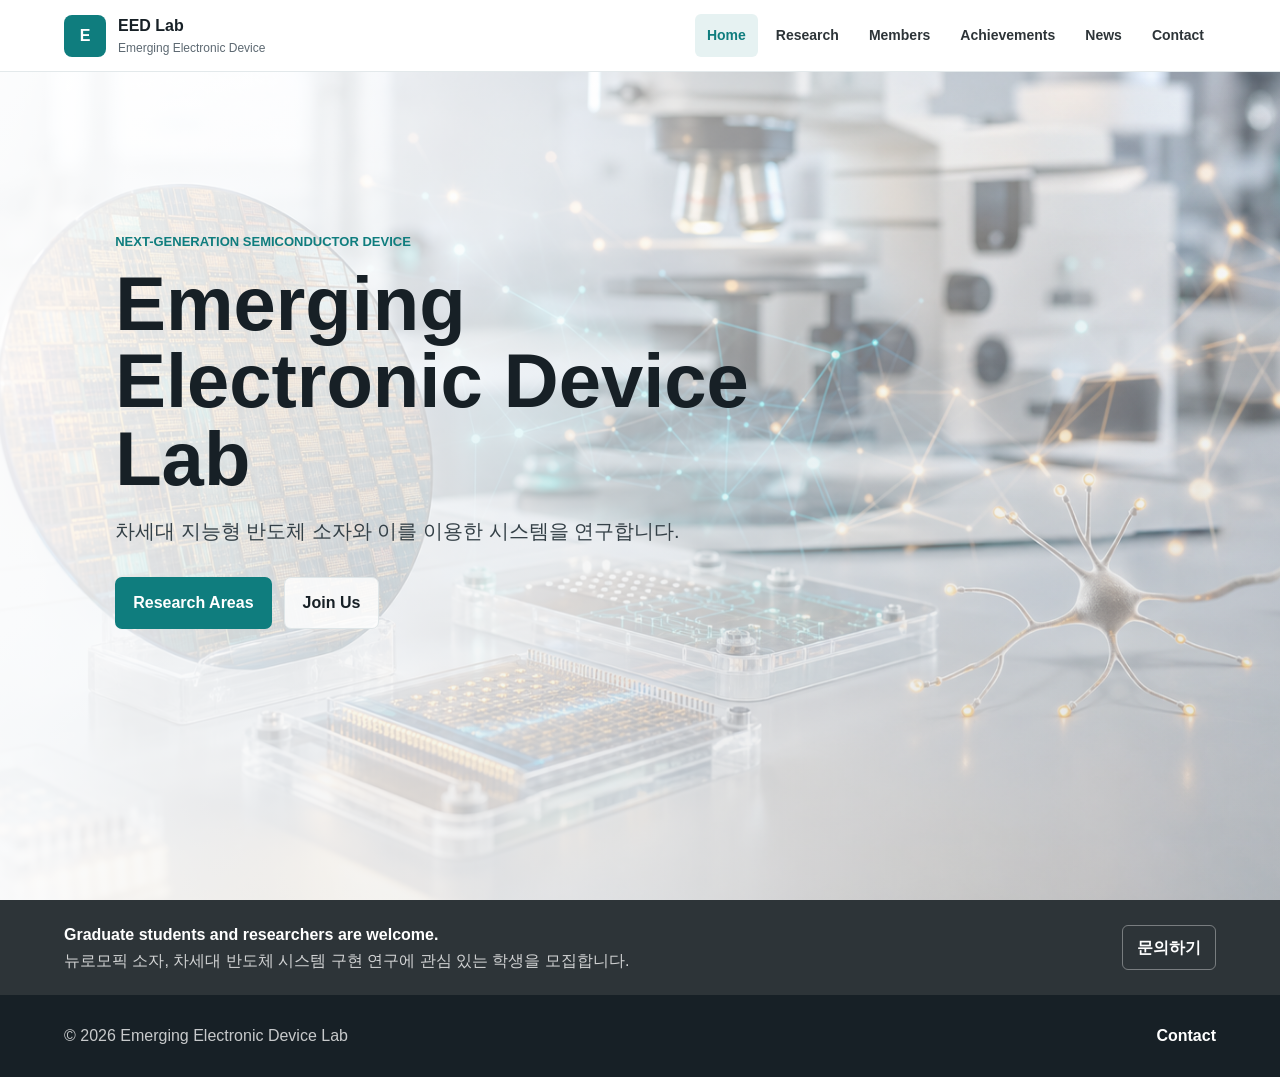
==== index.html @ c1bbfe7e "Add files via upload" ====
<!doctype html>
<html lang="ko">
  <head>
    
  <meta name="google-site-verification" content="lK5IEiSmkbEUi1me7Xni4tvurk3lL9ENbeGRTYwOmlw" />
<meta charset="utf-8" />
    <meta name="viewport" content="width=device-width, initial-scale=1" />
    <title>EED Lab | Emerging Electronic Device Lab</title>
    <meta
      name="description"
      content="Emerging Electronic Device, adaptive semiconductor systems, and intelligent sensors research laboratory."
    />
    <meta name="application-name" content="EED Lab" />
    <meta property="og:title" content="EED Lab | Emerging Electronic Device Lab" />
    <meta property="og:description" content="Emerging electronic devices, biomimetic systems, neuromorphic computing, and post-silicon electronics." />
    <link rel="stylesheet" href="styles.css" />
  </head>
  <body data-page="home">
    <header class="site-header">
      <a class="brand" href="index.html" aria-label="Go to home">
        <span class="brand-mark">E</span>
        <span>
          <strong data-lab-short>EED Lab</strong>
          <small data-lab-subtitle>Emerging Electronic Device</small>
        </span>
      </a>
      <button class="menu-button" type="button" aria-expanded="false" aria-controls="site-nav">
        <span></span>
        <span></span>
        <span></span>
      </button>
      <nav id="site-nav" class="site-nav" aria-label="Primary navigation">
        <a class="active" href="index.html">Home</a>
        <a href="research.html">Research</a>
        <div class="nav-dropdown">
          <a href="pi.html">Members</a>
          <div class="nav-submenu" aria-label="Members submenu">
            <a href="pi.html">PI</a>
            <a href="students.html">Students</a>
            <a href="alumni.html">Alumni</a>
          </div>
        </div>
        <a href="achievements.html">Achievements</a>
        <a href="news.html">News</a>
        <a href="contact.html">Contact</a>
      </nav>
    </header>

    <main>
      <section class="hero">
        <img src="assets/lab-hero.png" alt="Semiconductor laboratory hero image" />
        <div class="hero-overlay"></div>
        <div class="hero-content">
          <p class="eyebrow" data-home-eyebrow>Next-generation semiconductor systems</p>
          <h1 data-home-headline>Emerging Electronic Device Lab</h1>
          <p data-home-intro>
            생체 신경계에서 영감을 받은 소자, 지능형 센서, 적응형 반도체 시스템을 연구합니다.
          </p>
          <div class="hero-actions">
            <a class="button primary" href="research.html">Research Areas</a>
            <a class="button secondary" href="contact.html">Join Us</a>
          </div>
        </div>
      </section>

      <section class="notice-band" aria-label="Recruiting notice">
        <div>
          <strong data-home-notice-title>Graduate students and researchers are welcome.</strong>
          <span data-home-notice-text>뉴로모픽 소자, 반도체 공정, AI 하드웨어 연구에 관심 있는 학생을 모집합니다.</span>
        </div>
        <a href="contact.html">문의하기</a>
      </section>

    </main>

    <footer class="site-footer">
      <span data-footer>© 2026 Emerging Electronic Device Lab</span>
      <a href="contact.html">Contact</a>
    </footer>

    <script src="data.js"></script>
    <script src="script.js"></script>
  </body>
</html>
---- styles.css ----
:root {
  --ink: #172026;
  --muted: #5d6972;
  --line: #dfe6e8;
  --surface: #ffffff;
  --soft: #f4f7f8;
  --teal: #0f7d7e;
  --amber: #d89a25;
  --graphite: #2d3438;
  --shadow: 0 18px 50px rgba(23, 32, 38, 0.12);
}

* {
  box-sizing: border-box;
}

body {
  margin: 0;
  color: var(--ink);
  background: var(--surface);
  font-family: Arial, "Noto Sans KR", sans-serif;
  line-height: 1.6;
  word-break: keep-all;
  overflow-wrap: break-word;
}

a {
  color: inherit;
  text-decoration: none;
}

.site-header {
  position: sticky;
  top: 0;
  z-index: 20;
  display: flex;
  align-items: center;
  justify-content: space-between;
  min-height: 72px;
  padding: 0 5vw;
  background: rgba(255, 255, 255, 0.94);
  border-bottom: 1px solid rgba(223, 230, 232, 0.86);
  backdrop-filter: blur(14px);
}

.brand {
  display: inline-flex;
  align-items: center;
  gap: 12px;
  min-width: 0;
}

.brand-mark {
  display: grid;
  place-items: center;
  width: 42px;
  height: 42px;
  color: #fff;
  background: var(--teal);
  border-radius: 8px;
  font-weight: 800;
}

.brand strong,
.brand small {
  display: block;
}

.brand small {
  color: var(--muted);
  font-size: 12px;
}

.site-nav {
  display: flex;
  align-items: center;
  gap: 6px;
}

.nav-dropdown {
  position: relative;
}

.nav-dropdown > a {
  display: inline-flex;
}

.nav-submenu {
  position: absolute;
  top: 100%;
  left: 0;
  z-index: 20;
  display: none;
  min-width: 150px;
  margin-top: 0;
  padding: 8px;
  background: #fff;
  border: 1px solid var(--line);
  border-radius: 8px;
  box-shadow: var(--shadow);
}

.nav-submenu a {
  display: block;
  padding: 10px 12px;
  white-space: nowrap;
}

.nav-submenu a:hover,
.nav-submenu a:focus {
  color: var(--teal);
  background: var(--soft);
}

.nav-dropdown:hover .nav-submenu,
.nav-dropdown:focus-within .nav-submenu {
  display: block;
}

.site-nav a {
  padding: 10px 12px;
  border-radius: 6px;
  color: var(--graphite);
  font-size: 14px;
  font-weight: 700;
}

.site-nav a:hover {
  background: var(--soft);
  color: var(--teal);
}

.site-nav a.active {
  background: rgba(15, 125, 126, 0.1);
  color: var(--teal);
}

.menu-button {
  display: none;
  width: 42px;
  height: 42px;
  padding: 9px;
  border: 1px solid var(--line);
  border-radius: 6px;
  background: #fff;
}

.menu-button span {
  display: block;
  height: 2px;
  margin: 5px 0;
  background: var(--ink);
}

.hero {
  position: relative;
  min-height: calc(100vh - 72px);
  overflow: hidden;
}

.hero img {
  position: absolute;
  inset: 0;
  width: 100%;
  height: 100%;
  object-fit: cover;
}

.hero-overlay {
  position: absolute;
  inset: 0;
  background:
    linear-gradient(90deg, rgba(255, 255, 255, 0.92), rgba(255, 255, 255, 0.68) 44%, rgba(255, 255, 255, 0.18)),
    linear-gradient(0deg, rgba(23, 32, 38, 0.18), rgba(23, 32, 38, 0));
}

.hero-content {
  position: absolute;
  top: var(--hero-text-top, 84px);
  left: var(--hero-text-left, 5vw);
  z-index: 1;
  width: min(var(--hero-text-width, 720px), 90vw);
  padding: 0 0 80px;
}

.eyebrow {
  margin: 0 0 12px;
  color: var(--teal);
  font-size: 13px;
  font-weight: 800;
  letter-spacing: 0;
  text-transform: uppercase;
}

.hero .eyebrow {
  margin-top: var(--hero-eyebrow-top, 0);
  transform: translate(var(--hero-eyebrow-x, 0), var(--hero-eyebrow-y, 0));
}

.hero-content h1 {
  transform: translate(var(--hero-headline-x, 0), var(--hero-headline-y, 0));
}

h1,
h2,
h3,
p {
  margin-top: 0;
}

h1 {
  max-width: 680px;
  margin-bottom: 18px;
  font-size: clamp(42px, 7vw, var(--hero-headline-size, 76px));
  line-height: 1.02;
}

h2 {
  margin-bottom: 12px;
  font-size: clamp(30px, 4vw, 48px);
  line-height: 1.12;
}

h3 {
  margin-bottom: 8px;
  font-size: 19px;
  line-height: 1.25;
}

.hero-content > p:not(.eyebrow) {
  max-width: 620px;
  color: #344047;
  font-size: var(--hero-intro-size, 20px);
  transform: translate(var(--hero-intro-x, 0), var(--hero-intro-y, 0));
}

.page-hero {
  padding: 92px 5vw 66px;
  background:
    linear-gradient(90deg, rgba(255, 255, 255, 0.95), rgba(255, 255, 255, 0.8)),
    url("assets/lab-hero.png") center / cover;
  border-bottom: 1px solid var(--line);
}

.page-hero.muted-hero {
  background: var(--soft);
}

.page-hero h1 {
  max-width: 900px;
  margin-bottom: 14px;
  font-size: clamp(40px, 6vw, 68px);
}

.page-hero p:not(.eyebrow) {
  max-width: 760px;
  color: var(--muted);
  font-size: 19px;
}

.hero-actions {
  display: flex;
  flex-wrap: wrap;
  gap: 12px;
  margin-top: 30px;
  transform: translate(var(--hero-actions-x, 0), var(--hero-actions-y, 0));
}

.button {
  display: inline-flex;
  align-items: center;
  justify-content: center;
  min-height: 46px;
  padding: 12px 18px;
  border-radius: 7px;
  font-weight: 800;
}

.button.primary {
  color: #fff;
  background: var(--teal);
}

.button.secondary {
  color: var(--ink);
  background: rgba(255, 255, 255, 0.82);
  border: 1px solid var(--line);
}

.notice-band {
  display: flex;
  gap: 24px;
  align-items: center;
  justify-content: space-between;
  padding: 22px 5vw;
  color: #fff;
  background: var(--graphite);
}

.notice-band strong,
.notice-band span {
  display: block;
}

.notice-band span {
  color: rgba(255, 255, 255, 0.78);
}

.notice-band a {
  flex: 0 0 auto;
  padding: 9px 14px;
  border: 1px solid rgba(255, 255, 255, 0.36);
  border-radius: 6px;
  font-weight: 800;
}

.section {
  padding: 96px 5vw;
}

.section.muted {
  background: var(--soft);
}

.section-heading {
  max-width: 780px;
  margin-bottom: 38px;
}

.section-heading p:not(.eyebrow) {
  color: var(--muted);
  font-size: 18px;
}

.section-heading.compact {
  margin-bottom: 26px;
}

.research-grid,
.news-grid {
  display: grid;
  grid-template-columns: repeat(3, minmax(0, 1fr));
  gap: 18px;
}

.research-card,
.news-grid article,
.profile,
.timeline article,
.contact-card {
  background: #fff;
  border: 1px solid var(--line);
  border-radius: 8px;
  box-shadow: 0 8px 26px rgba(23, 32, 38, 0.06);
}

.research-card {
  display: flex;
  flex-direction: column;
  min-height: 680px;
  padding: 28px;
  overflow: visible;
}

.research-visual {
  position: relative;
  aspect-ratio: 16 / 9;
  margin: -4px 0 18px;
  overflow: hidden;
  background: #eef3f4;
  border: 1px solid #dbe9ea;
  border-radius: 8px;
}

.research-visual img {
  display: block;
  width: 100%;
  height: 100%;
  object-fit: cover;
}

.research-card:nth-child(1) .research-visual img {
  object-position: 36% 50%;
}

.research-card:nth-child(2) .research-visual img {
  object-position: 58% 48%;
}

.research-card:nth-child(3) .research-visual img {
  object-position: 76% 52%;
}

.research-visual-shade {
  position: absolute;
  inset: 0;
  background:
    linear-gradient(180deg, rgba(23, 32, 38, 0.04), rgba(23, 32, 38, 0.44)),
    linear-gradient(90deg, rgba(15, 125, 126, 0.28), rgba(216, 154, 37, 0.08));
}

.research-visual-label {
  position: absolute;
  right: 14px;
  bottom: 12px;
  max-width: calc(100% - 28px);
  padding: 6px 10px;
  color: #fff;
  background: rgba(23, 32, 38, 0.76);
  border: 1px solid rgba(255, 255, 255, 0.28);
  border-radius: 999px;
  font-size: 12px;
  font-weight: 900;
  backdrop-filter: blur(8px);
}

.research-card span {
  color: var(--amber);
  font-size: 14px;
  font-weight: 900;
}

.research-card h3 {
  margin-bottom: 10px;
}

.research-summary {
  margin-bottom: 18px;
  font-size: 16px;
}

.research-detail {
  margin: 0 0 10px;
  font-size: 14px;
}

.research-detail strong {
  color: var(--ink);
}

.research-points {
  display: grid;
  gap: 8px;
  margin: 10px 0 18px;
  padding-left: 18px;
  color: var(--muted);
  font-size: 14px;
}

.research-keywords {
  display: flex;
  flex-wrap: wrap;
  gap: 7px;
  margin-top: 12px;
}

.research-keywords span {
  padding: 5px 8px;
  color: var(--teal);
  background: #eaf5f5;
  border: 1px solid #cce3e4;
  border-radius: 999px;
  font-size: 12px;
}

.research-card p,
.profile p,
.timeline p,
.news-grid p,
.contact-copy p,
.contact-card span {
  color: var(--muted);
}

.people-layout {
  display: grid;
  grid-template-columns: minmax(260px, 0.8fr) 1.4fr;
  gap: 18px;
}

.profile {
  display: flex;
  gap: 24px;
  align-items: center;
  padding: 22px;
}

.profile.lead {
  align-items: flex-start;
  min-height: 230px;
}

.members-section {
  display: grid;
  gap: 28px;
}

.member-subsection {
  display: grid;
  gap: 16px;
}

.section-heading.compact {
  display: flex;
  gap: 14px;
  align-items: center;
  justify-content: space-between;
  margin-bottom: 0;
}

.section-heading.compact h2 {
  margin: 0;
}

.member-card-grid {
  display: grid;
  grid-template-columns: repeat(2, minmax(0, 1fr));
  gap: 14px;
}

.member-card {
  align-items: flex-start;
}

.member-photo-wrap {
  position: relative;
  display: grid;
  flex: 0 0 auto;
  place-items: center;
  width: 150px;
  height: 180px;
  overflow: hidden;
  background: var(--graphite);
  border-radius: 4px;
}

.member-photo {
  display: block;
  width: 100%;
  height: 100%;
  object-fit: cover;
}

.member-photo[hidden] {
  display: none;
}

.member-photo-wrap .avatar {
  width: 100%;
  height: 100%;
  border-radius: 0;
}

.empty-note {
  margin: 0;
  padding: 20px;
  color: var(--muted);
  background: #fff;
  border: 1px dashed var(--line);
  border-radius: 8px;
}

.custom-section {
  max-width: 980px;
  min-height: 120px;
  margin-right: auto;
  margin-left: auto;
  padding: 24px;
  background: #fff;
  border: 1px solid var(--line);
  border-radius: 8px;
  box-shadow: 0 8px 26px rgba(23, 32, 38, 0.06);
  overflow: hidden;
}

.custom-section-inner {
  display: grid;
  gap: 18px;
}

.embedded-blocks {
  display: grid;
  gap: 14px;
  margin-top: 18px;
}

.custom-text-block,
.custom-figure,
.embedded-block {
  width: 100%;
  min-width: 0;
  overflow-wrap: anywhere;
  word-break: keep-all;
}

.custom-text-block {
  padding: 18px;
  background: #fff;
  border: 1px solid var(--line);
  border-radius: 8px;
}

.custom-text-block h2 {
  margin-top: 0;
  overflow-wrap: anywhere;
  word-break: keep-all;
}

.custom-text-block p {
  overflow-wrap: anywhere;
  word-break: keep-all;
}

.research-card,
.research-card h3,
.research-card p {
  overflow-wrap: anywhere;
  word-break: keep-all;
}

.custom-figure {
  position: relative;
  display: grid;
  gap: 12px;
  min-height: 260px;
}

.custom-image,
.custom-image-placeholder {
  width: 100%;
  height: 100%;
  min-height: 40px;
  border-radius: 8px;
}

.custom-image {
  display: block;
  object-fit: cover;
}

.custom-image-placeholder {
  display: grid;
  place-items: center;
  color: var(--muted);
  background: var(--soft);
  border: 1px dashed var(--line);
  font-weight: 800;
}

.editor-add-member {
  display: none;
  min-height: 40px;
  padding: 9px 14px;
  color: #fff;
  background: var(--teal);
  border: 0;
  border-radius: 7px;
  font-weight: 900;
  cursor: pointer;
}

body.editor-controls-mode .editor-add-member {
  display: inline-flex;
  align-items: center;
}

.editor-photo-upload {
  position: absolute;
  right: 6px;
  bottom: 6px;
  display: none;
  min-height: 28px;
  padding: 5px 8px;
  color: #fff;
  background: rgba(15, 125, 126, 0.94);
  border: 0;
  border-radius: 6px;
  font-size: 11px;
  font-weight: 900;
  cursor: pointer;
}

.editor-photo-upload input {
  display: none;
}

body.editor-controls-mode .editor-photo-upload,
body.editor-controls-mode .editor-photo-upload:focus {
  display: inline-flex;
  align-items: center;
}

body.insert-mode [data-drag-key] {
  cursor: crosshair !important;
  outline: 2px dashed rgba(15, 125, 126, 0.65);
  outline-offset: 6px;
}

[data-drag-key].editor-scaled-content {
  overflow: hidden;
}

[data-drag-key].editor-scaled-content > :not([data-editor-resize-handle]) {
  transform: scale(var(--editor-content-scale, 1));
  transform-origin: top left;
}

body.insert-mode a {
  pointer-events: none;
}

.avatar {
  display: grid;
  flex: 0 0 auto;
  place-items: center;
  width: 58px;
  height: 58px;
  color: #fff;
  background: var(--graphite);
  border-radius: 8px;
  font-size: 13px;
  font-weight: 900;
}

.member-list {
  display: grid;
  gap: 14px;
}

.profile a {
  color: var(--teal);
  font-weight: 800;
}

.professor-profile {
  align-items: flex-start;
  max-width: 980px;
  margin-bottom: 18px;
}

.professor-profile .member-photo-wrap {
  width: 220px;
  height: 260px;
}

.professor-profile .member-name {
  margin-top: 0;
  font-size: clamp(34px, 4vw, 48px);
  line-height: 1.08;
}

.member-name,
.lab-member {
  font-weight: 900;
  text-decoration: underline;
  text-decoration-thickness: 2px;
  text-underline-offset: 4px;
}

.role,
.date-note {
  font-weight: 800;
}

.cv-grid {
  display: grid;
  grid-template-columns: repeat(2, minmax(0, 1fr));
  gap: 18px;
}

.cv-card {
  padding: 26px;
  background: #fff;
  border: 1px solid var(--line);
  border-radius: 8px;
  box-shadow: 0 8px 26px rgba(23, 32, 38, 0.06);
}

.cv-card ul {
  display: grid;
  gap: 18px;
  margin: 0;
  padding-left: 20px;
}

.cv-card li span {
  display: block;
  color: var(--muted);
}

.timeline {
  display: grid;
  gap: 14px;
}

.timeline article {
  display: grid;
  grid-template-columns: 110px 1fr;
  gap: 20px;
  padding: 24px;
}

.timeline time,
.news-grid time {
  color: var(--teal);
  font-weight: 900;
}

.news-grid article {
  padding: 24px;
}

.contact-section {
  display: grid;
  grid-template-columns: minmax(0, 1.1fr) minmax(280px, 0.75fr);
  gap: 30px;
  align-items: start;
}

.contact-copy {
  max-width: 720px;
}

.contact-card {
  display: grid;
  gap: 8px;
  padding: 28px;
  font-style: normal;
}

.contact-card a {
  color: var(--teal);
  font-weight: 900;
}

.scholar-button {
  margin-top: 22px;
}

.publications {
  display: grid;
  gap: 34px;
}

.publication-year {
  display: grid;
  grid-template-columns: 110px minmax(0, 1fr);
  gap: 28px;
  padding-bottom: 34px;
  border-bottom: 1px solid var(--line);
}

.publication-year h2 {
  position: sticky;
  top: 92px;
  align-self: start;
  margin: 0;
  color: var(--teal);
  font-size: 30px;
}

.publication-year ol {
  display: grid;
  gap: 16px;
  margin: 0;
  padding-left: 24px;
}

.publication-year li {
  padding: 22px;
  background: #fff;
  border: 1px solid var(--line);
  border-radius: 8px;
  box-shadow: 0 8px 26px rgba(23, 32, 38, 0.06);
}

.publication-year li::marker {
  color: var(--teal);
  font-weight: 900;
}

.publication-year-heading {
  display: flex;
  gap: 14px;
  align-items: center;
  justify-content: space-between;
}

.editor-publication-year-tools {
  display: none;
  gap: 12px;
  align-items: end;
  margin-bottom: 26px;
  padding: 16px;
  background: #fff;
  border: 1px dashed var(--line);
  border-radius: 8px;
}

.editor-publication-year-tools label {
  display: grid;
  gap: 6px;
  color: var(--muted);
  font-size: 13px;
  font-weight: 900;
}

.editor-publication-year-tools input {
  width: 140px;
  min-height: 38px;
  padding: 0 10px;
  color: var(--ink);
  background: #fff;
  border: 1px solid var(--line);
  border-radius: 7px;
}

.editor-add-publication {
  display: none;
  min-height: 38px;
  padding: 8px 12px;
  color: #fff;
  background: var(--teal);
  border: 0;
  border-radius: 7px;
  font-size: 13px;
  font-weight: 900;
  cursor: pointer;
}

body.editor-controls-mode .editor-add-publication {
  display: inline-flex;
  align-items: center;
}

body.editor-controls-mode .editor-publication-year-tools {
  display: flex;
}

.jcr-note {
  max-width: 760px;
  margin-top: -8px;
  color: var(--muted);
  font-size: 14px;
}
.authors {
  color: var(--muted);
  font-size: 14px;
}

.pub-title {
  margin-bottom: 8px;
  font-weight: 900;
  line-height: 1.45;
}

.badge {
  display: inline-flex;
  align-items: center;
  min-height: 24px;
  margin-left: 8px;
  padding: 3px 8px;
  color: #fff;
  background: var(--amber);
  border-radius: 6px;
  font-size: 12px;
  font-style: normal;
  font-weight: 900;
}

.jcr-badge {
  display: inline-flex;
  align-items: center;
  min-height: 24px;
  margin-left: 8px;
  padding: 3px 8px;
  color: #075f62;
  background: #e6f5f4;
  border: 1px solid #a7d8d5;
  border-radius: 6px;
  font-size: 12px;
  font-style: normal;
  font-weight: 900;
  white-space: nowrap;
}
.link-button {
  display: inline-flex;
  align-items: center;
  min-height: 28px;
  margin-left: 8px;
  padding: 4px 10px;
  color: #fff;
  background: var(--teal);
  border-radius: 6px;
  font-size: 12px;
  font-weight: 900;
}

.site-footer {
  display: flex;
  gap: 20px;
  align-items: center;
  justify-content: space-between;
  padding: 28px 5vw;
  color: rgba(255, 255, 255, 0.76);
  background: var(--ink);
}

.site-footer a {
  color: #fff;
  font-weight: 800;
}

@media (max-width: 820px) {
  .site-header {
    min-height: 66px;
  }

  .menu-button {
    display: block;
  }

  .site-nav {
    position: absolute;
    top: 66px;
    right: 5vw;
    left: 5vw;
    display: none;
    flex-direction: column;
    align-items: stretch;
    padding: 10px;
    background: #fff;
    border: 1px solid var(--line);
    border-radius: 8px;
    box-shadow: var(--shadow);
  }

  .nav-dropdown {
    display: grid;
  }

  .nav-submenu {
    position: static;
    display: grid;
    min-width: 0;
    margin: 0 0 4px 14px;
    padding: 4px;
    border: 0;
    box-shadow: none;
  }

  .site-nav.is-open {
    display: flex;
  }

  .site-nav a {
    padding: 13px 12px;
  }

  .hero {
    min-height: 680px;
  }

  .hero-overlay {
    background: linear-gradient(180deg, rgba(255, 255, 255, 0.94), rgba(255, 255, 255, 0.8) 58%, rgba(255, 255, 255, 0.36));
  }

  .hero-content {
    padding-top: 0;
  }

  .notice-band,
  .site-footer {
    align-items: flex-start;
    flex-direction: column;
  }

  .research-grid,
  .news-grid,
  .people-layout,
  .member-card-grid,
  .contact-section,
  .cv-grid,
  .publication-year {
    grid-template-columns: 1fr;
  }

  .publication-year h2 {
    position: static;
  }

  .timeline article {
    grid-template-columns: 1fr;
    gap: 8px;
  }

  .profile {
    align-items: flex-start;
  }

  .professor-profile .member-photo-wrap,
  .member-photo-wrap {
    width: 150px;
    height: 180px;
  }

  .professor-profile .member-name {
    font-size: 34px;
  }
}

@media (max-width: 520px) {
  .brand small {
    display: none;
  }

  .hero-content {
    width: min(var(--hero-text-width, 720px), 90vw);
    padding-bottom: 90px;
  }

  .hero-content > p:not(.eyebrow) {
    font-size: 17px;
  }

  .button {
    width: 100%;
  }

  .profile {
    flex-direction: column;
  }

  .section {
    padding: 72px 5vw;
  }
}

/* Research page: editorial theme layout */
.research-framework {
  background: var(--soft);
}

.research-model-grid {
  display: grid;
  grid-template-columns: repeat(3, minmax(0, 1fr));
  gap: 18px;
}

.research-model-grid article {
  padding: 26px;
  background: #fff;
  border: 1px solid var(--line);
  border-radius: 8px;
}

.research-model-grid h3 {
  margin: 6px 0 10px;
  font-size: 21px;
}

.research-model-grid article > p:last-child {
  color: var(--muted);
  line-height: 1.7;
}

.research-themes {
  padding-top: 72px;
}

.research-themes-list {
  display: grid;
  gap: 44px;
}

.research-theme-card {
  display: grid;
  grid-template-columns: minmax(0, 0.95fr) minmax(0, 1.05fr);
  align-items: stretch;
  min-height: 0;
  padding: 0;
  overflow: hidden;
}

.research-theme-card:nth-child(even) .research-theme-image {
  order: 2;
}

.research-theme-image {
  min-height: 420px;
}

.research-theme-card .research-visual {
  height: 100%;
  min-height: 420px;
  margin: 0;
  border: 0;
  border-radius: 0;
}

.research-theme-card .research-visual img {
  object-position: center;
}

.research-theme-copy {
  display: flex;
  flex-direction: column;
  padding: clamp(30px, 4vw, 58px);
}

.research-theme-copy .eyebrow {
  margin-bottom: 12px;
}

.research-theme-copy h2 {
  margin: 0 0 16px;
  font-size: clamp(27px, 3vw, 40px);
}

.research-theme-copy .research-summary {
  font-size: 18px;
  line-height: 1.7;
}

.research-theme-copy .research-keywords {
  margin-top: auto;
  padding-top: 12px;
}

@media (max-width: 900px) {
  .research-model-grid,
  .research-theme-card {
    grid-template-columns: 1fr;
  }

  .research-theme-card:nth-child(even) .research-theme-image {
    order: 0;
  }

  .research-theme-image,
  .research-theme-card .research-visual {
    min-height: 260px;
  }
}
/* Compact Research theme layout for laptop screens */
.research-themes {
  padding-top: 28px;
}

.research-theme-card {
  grid-template-columns: minmax(380px, 0.92fr) minmax(0, 1.08fr);
}

.research-theme-image,
.research-theme-card .research-visual {
  min-height: 380px;
}

.research-theme-copy {
  padding: 38px 44px;
}

.research-theme-copy h2 {
  font-size: clamp(28px, 2.6vw, 38px);
}

.research-theme-copy .research-summary {
  margin-bottom: 14px;
  font-size: 17px;
  line-height: 1.6;
}

.research-theme-copy .research-detail {
  margin-bottom: 8px;
  font-size: 14px;
  line-height: 1.55;
}

.research-theme-copy .research-points {
  gap: 6px;
  margin: 8px 0 12px;
}

@media (max-width: 1100px) {
  .research-theme-card {
    grid-template-columns: minmax(330px, 0.88fr) minmax(0, 1.12fr);
  }

  .research-theme-image,
  .research-theme-card .research-visual {
    min-height: 330px;
  }

  .research-theme-copy {
    padding: 30px 32px;
  }
}

@media (max-width: 760px) {
  .research-theme-card {
    grid-template-columns: 1fr;
  }

  .research-theme-image,
  .research-theme-card .research-visual {
    min-height: 230px;
  }
}
/* Keep every theme image in a stable frame independent of text length. */
.research-theme-card {
  align-items: start;
}

.research-theme-image {
  min-height: 0;
  align-self: start;
}

.research-theme-card .research-visual {
  height: auto;
  min-height: 0;
  aspect-ratio: 16 / 10;
}

@media (max-width: 1100px) {
  .research-theme-image,
  .research-theme-card .research-visual {
    min-height: 0;
  }
}

@media (max-width: 760px) {
  .research-theme-image,
  .research-theme-card .research-visual {
    min-height: 0;
    aspect-ratio: 16 / 9;
  }
}
/* Research themes are responsive content blocks, not free-size editor canvases. */
.research-theme-card {
  width: 100% !important;
  min-width: 0 !important;
  transform: none !important;
  grid-template-columns: minmax(380px, 46%) minmax(0, 54%) !important;
}

.research-theme-copy,
.research-theme-copy > * {
  width: auto !important;
  min-width: 0 !important;
  max-width: none !important;
  transform: none !important;
}

.research-theme-copy h2 {
  word-break: keep-all !important;
  overflow-wrap: break-word;
  white-space: normal !important;
}

@media (max-width: 900px) {
  .research-theme-card {
    grid-template-columns: 1fr !important;
  }
}
/* Empty member-photo state after an editor removes only the image. */
.member-photo-wrap .avatar.photo-placeholder {
  position: relative;
  color: transparent;
  background: #edf4f4;
}

.member-photo-wrap .avatar.photo-placeholder::before {
  content: "";
  width: 46px;
  height: 34px;
  border: 2px solid #7c9ca0;
  border-radius: 4px;
  background: linear-gradient(145deg, transparent 48%, #a7c1c3 49% 57%, transparent 58%);
}

.member-photo-wrap .avatar.photo-placeholder::after {
  content: "";
  position: absolute;
  width: 7px;
  height: 7px;
  margin: -9px 0 0 22px;
  background: #7c9ca0;
  border-radius: 50%;
}
/* Person silhouette for empty member photos. */
.member-photo-wrap .avatar.photo-placeholder::before {
  width: 64px;
  height: 64px;
  border: 0;
  border-radius: 0;
  background:
    radial-gradient(circle at 50% 28%, #6f9094 0 11px, transparent 12px),
    radial-gradient(ellipse at 50% 100%, #6f9094 0 28px, transparent 29px);
}

.member-photo-wrap .avatar.photo-placeholder::after {
  display: none;
}
/* Outlined profile icon for empty member photos. */
.member-photo-wrap .avatar.photo-placeholder::before {
  width: 104px;
  height: 104px;
  border: 3px solid #263238;
  border-radius: 50%;
  background: transparent;
}

.member-photo-wrap .avatar.photo-placeholder::after {
  display: block;
  width: 62px;
  height: 72px;
  margin: 12px 0 0 0;
  border: 3px solid #263238;
  border-top: 0;
  border-radius: 0 0 42px 42px;
  background:
    radial-gradient(ellipse at 50% 17px, transparent 0 16px, #263238 17px 20px, transparent 21px),
    linear-gradient(#edf4f4, #edf4f4);
  clip-path: polygon(0 42%, 18% 34%, 25% 0, 75% 0, 82% 34%, 100% 42%, 100% 100%, 0 100%);
}
/* Generated profile placeholder image used after a member photo is removed. */
.member-photo-wrap .avatar.photo-placeholder {
  background: #fff url("assets/profile-placeholder.png") center / 74% auto no-repeat;
}

.member-photo-wrap .avatar.photo-placeholder::before,
.member-photo-wrap .avatar.photo-placeholder::after {
  display: none;
}
.editor-controls-mode .research-keyword-add {
  display: inline-grid;
  place-items: center;
  width: 28px;
  height: 28px;
  min-height: 28px;
  padding: 0;
  color: #0f7d7e;
  background: #fff;
  border: 1px dashed #8fc4c6;
  border-radius: 999px;
  font-size: 20px;
  font-weight: 700;
  line-height: 1;
  cursor: pointer;
}

.editor-controls-mode .research-keyword-add:hover {
  color: #fff;
  background: #0f7d7e;
}
.editor-controls-mode .research-keyword-delete {
  width: 18px;
  height: 18px;
  margin: 0 1px 0 -12px;
  padding: 0;
  color: #fff;
  background: #c74436;
  border: 2px solid #fff;
  border-radius: 50%;
  font-size: 14px;
  font-weight: 700;
  line-height: 1;
  cursor: pointer;
  z-index: 2;
}

.editor-controls-mode .research-keyword-delete:hover {
  background: #982d23;
}

/* Balanced desktop proportions for image-led research themes. */
@media (min-width: 901px) {
  .research-theme-card {
    grid-template-columns: minmax(340px, 42%) minmax(0, 58%) !important;
  }

  .research-theme-card .research-visual {
    aspect-ratio: 2 / 1;
  }

  .research-theme-copy {
    padding: 30px 44px;
  }
}

/* Keep long desktop research themes compact without changing the home page height. */
@media (min-width: 1101px) {
  .research-theme-card .research-visual {
    aspect-ratio: 3 / 1;
  }
}

/* Preserve the same visual density on wide desktop monitors. */
@media (min-width: 1600px) {
  .hero-content {
    width: min(920px, 48vw);
  }

  .hero-content h1 {
    max-width: 920px;
    font-size: 100px;
  }

  .hero-content > p:not(.eyebrow) {
    max-width: 760px;
    font-size: 22px;
  }

  .hero-actions .button {
    min-height: 52px;
    padding: 14px 22px;
    font-size: 16px;
  }
}
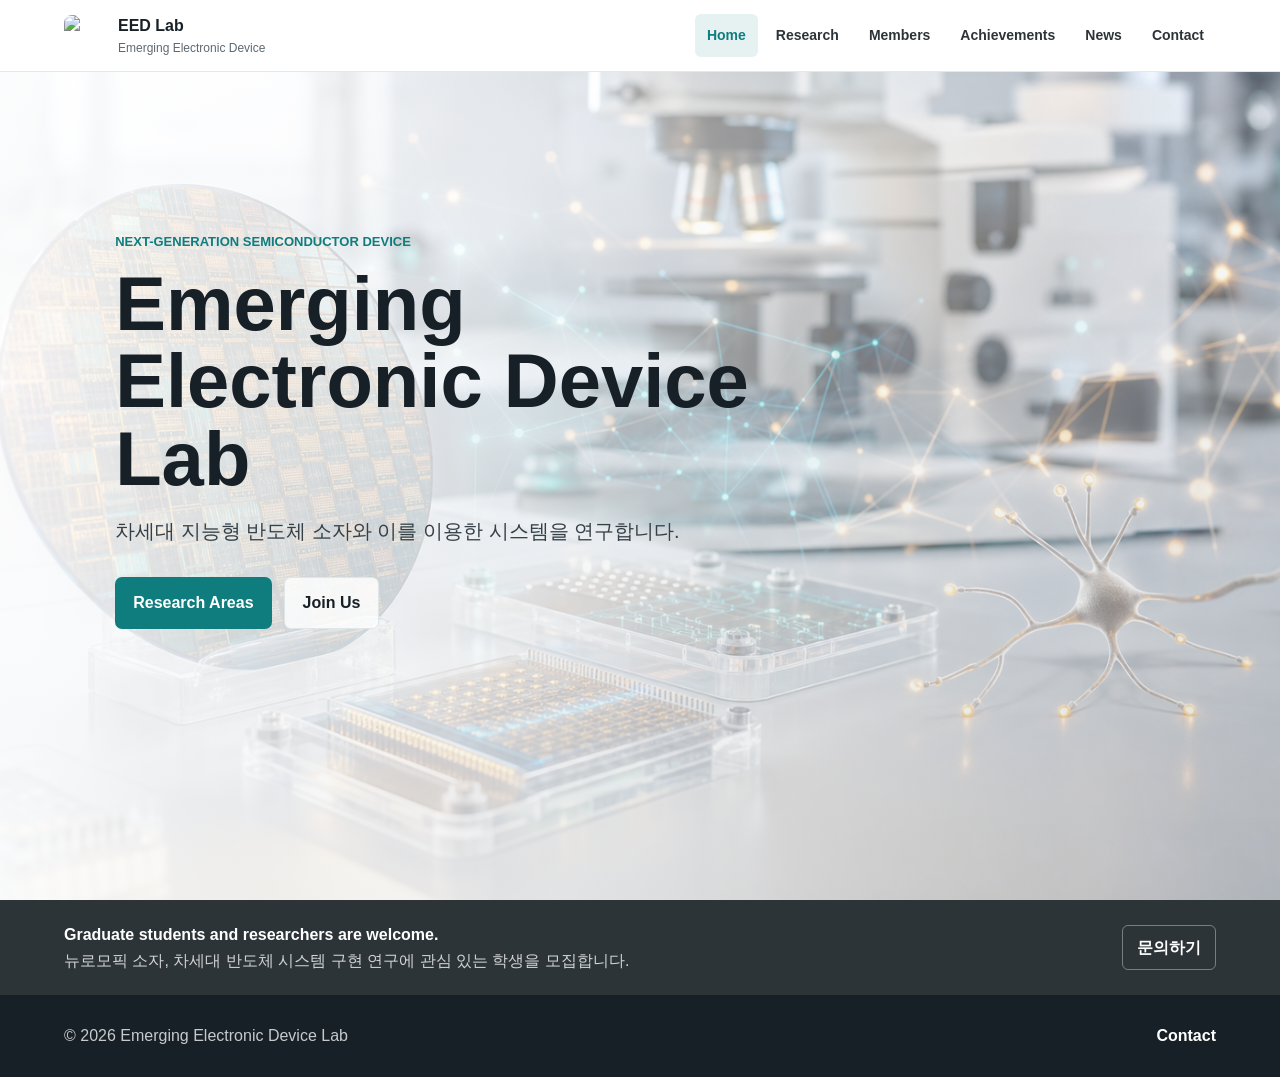
==== commit bcf230b1: "Add files via upload" ====
--- a/index.html
+++ b/index.html
@@ -4,21 +4,22 @@
     
   <meta name="google-site-verification" content="lK5IEiSmkbEUi1me7Xni4tvurk3lL9ENbeGRTYwOmlw" />
 <meta charset="utf-8" />
-    <meta name="viewport" content="width=device-width, initial-scale=1" />
-    <title>EED Lab | Emerging Electronic Device Lab</title>
-    <meta
-      name="description"
-      content="Emerging Electronic Device, adaptive semiconductor systems, and intelligent sensors research laboratory."
-    />
-    <meta name="application-name" content="EED Lab" />
-    <meta property="og:title" content="EED Lab | Emerging Electronic Device Lab" />
-    <meta property="og:description" content="Emerging electronic devices, biomimetic systems, neuromorphic computing, and post-silicon electronics." />
+    <meta name="viewport" content="width=device-width, initial-scale=1" />    <title>EED Lab | 노동규 교수 연구실 | Prof. Dong Gue Roe</title>
+    <meta name="description" content="EED Lab (Emerging Electronic Device Lab)은 한양대학교 ERICA 노동규 교수, Prof. Dong Gue Roe 연구실입니다. 차세대 전자소자, 바이오모사 시스템, 뉴로모픽 컴퓨팅, 포스트 실리콘 전자 시스템을 연구합니다." />
+    <link rel="canonical" href="https://dongkuy1124.github.io/EED-Lab/" />
+    <meta property="og:title" content="EED Lab | 노동규 교수 연구실" />
+    <meta property="og:description" content="한양대학교 ERICA 노동규 교수의 Emerging Electronic Device Lab" />
+    <meta property="og:site_name" content="EED Lab" />
+    <script type="application/ld+json">{"@context":"https://schema.org","@type":"WebSite","name":"EED Lab","alternateName":["Emerging Electronic Device Lab","노동규 교수 연구실","Dong Gue Roe Lab"],"url":"https://dongkuy1124.github.io/EED-Lab/"}</script>
+    <script type="application/ld+json">
+      {"@context":"https://schema.org","@type":"ResearchOrganization","name":"EED Lab","alternateName":["Emerging Electronic Device Lab","노동규 교수 연구실","Prof. Dong Gue Roe Lab"],"url":"https://dongkuy1124.github.io/EED-Lab/","email":"dongkuy1124@gmail.com","member":{"@type":"Person","name":"Dong Gue Roe","alternateName":"노동규","jobTitle":"Assistant Professor","affiliation":{"@type":"CollegeOrUniversity","name":"Hanyang University ERICA"}}}
+    </script>
     <link rel="stylesheet" href="styles.css" />
   </head>
   <body data-page="home">
     <header class="site-header">
       <a class="brand" href="index.html" aria-label="Go to home">
-        <span class="brand-mark">E</span>
+        <span class="brand-mark"><img src="assets/eed-lab-logo.png" alt="EED Lab logo" /></span>
         <span>
           <strong data-lab-short>EED Lab</strong>
           <small data-lab-subtitle>Emerging Electronic Device</small>
--- a/styles.css
+++ b/styles.css
@@ -1489,32 +1489,152 @@
   }
 }
 
-/* Keep long desktop research themes compact without changing the home page height. */
-@media (min-width: 1101px) {
+/* Shared desktop geometry: laptop and wide desktop use the same content scale. */
+@media (min-width: 901px) {
+  .hero-content {
+    width: min(var(--hero-text-width, 720px), calc(100vw - 10vw));
+  }
+
+  .hero-content h1 {
+    max-width: 680px;
+    font-size: var(--hero-headline-size, 76px);
+  }
+
+  .hero-content > p:not(.eyebrow) {
+    max-width: 620px;
+    font-size: var(--hero-intro-size, 20px);
+  }
+
   .research-theme-card .research-visual {
-    aspect-ratio: 3 / 1;
-  }
-}
-
-/* Preserve the same visual density on wide desktop monitors. */
-@media (min-width: 1600px) {
+    aspect-ratio: 2 / 1;
+  }
+}
+/* Mobile-first overrides: saved desktop positions never control the phone layout. */
+@media (max-width: 820px) {
+  .hero {
+    min-height: max(620px, calc(100svh - 66px));
+  }
+
+  .hero img {
+    object-position: center;
+  }
+
   .hero-content {
-    width: min(920px, 48vw);
+    top: clamp(86px, 14svh, 118px) !important;
+    left: 6vw !important;
+    width: 88vw !important;
+    max-width: 620px;
+    padding-bottom: 56px;
   }
 
   .hero-content h1 {
-    max-width: 920px;
-    font-size: 100px;
+    max-width: 620px;
+    font-size: 56px !important;
+    line-height: 1.04;
   }
 
   .hero-content > p:not(.eyebrow) {
-    max-width: 760px;
-    font-size: 22px;
-  }
-
-  .hero-actions .button {
-    min-height: 52px;
-    padding: 14px 22px;
-    font-size: 16px;
-  }
-}+    max-width: 560px;
+    font-size: 18px !important;
+    line-height: 1.65;
+  }
+
+  .page-hero {
+    padding: 66px 6vw 48px;
+  }
+
+  .page-hero h1 {
+    font-size: 48px;
+  }
+
+  .section,
+  .research-themes {
+    padding-right: 6vw;
+    padding-left: 6vw;
+  }
+
+  .research-theme-copy {
+    padding: 28px 24px;
+  }
+}
+
+@media (max-width: 520px) {
+  .hero {
+    min-height: 610px;
+  }
+
+  .hero-content {
+    top: 82px !important;
+  }
+
+  .hero-content h1 {
+    font-size: 42px !important;
+    line-height: 1.06;
+  }
+
+  .hero-content > p:not(.eyebrow) {
+    font-size: 16px !important;
+  }
+
+  .hero-actions {
+    gap: 10px;
+    margin-top: 24px;
+  }
+
+  .page-hero h1 {
+    font-size: 38px;
+  }
+
+  .research-theme-copy {
+    padding: 24px 20px;
+  }
+
+  .research-theme-copy h2 {
+    font-size: 28px;
+  }
+}
+/* Keep every desktop research image flush with its matching description card. */
+@media (min-width: 901px) {
+  .research-theme-card {
+    align-items: stretch;
+  }
+
+  .research-theme-image {
+    display: block;
+    align-self: stretch;
+    min-height: 0;
+  }
+
+  .research-theme-card .research-visual {
+    display: block;
+    height: 100%;
+    min-height: 100%;
+    aspect-ratio: auto;
+  }
+
+  .research-theme-card .research-visual img {
+    display: block;
+    width: 100%;
+    height: 100%;
+    object-fit: cover;
+  }
+}
+/* Keep the image-to-copy ratio identical when even research themes reverse sides. */
+@media (min-width: 901px) {
+  .research-theme-card:nth-child(even) {
+    grid-template-columns: minmax(0, 58%) minmax(340px, 42%) !important;
+  }
+}
+/* Fixed desktop research-theme ratio: image 42%, copy 58%. */
+@media (min-width: 901px) {
+  .research-theme-card {
+    grid-template-columns: 42% 58% !important;
+  }
+
+  .research-theme-card:nth-child(even) {
+    grid-template-columns: 58% 42% !important;
+  }
+}
+/* EED Lab logo in the site header. */
+.brand-mark { overflow: hidden; background: #ffffff; }
+.brand-mark img { display: block; width: 100%; height: 100%; object-fit: contain; }
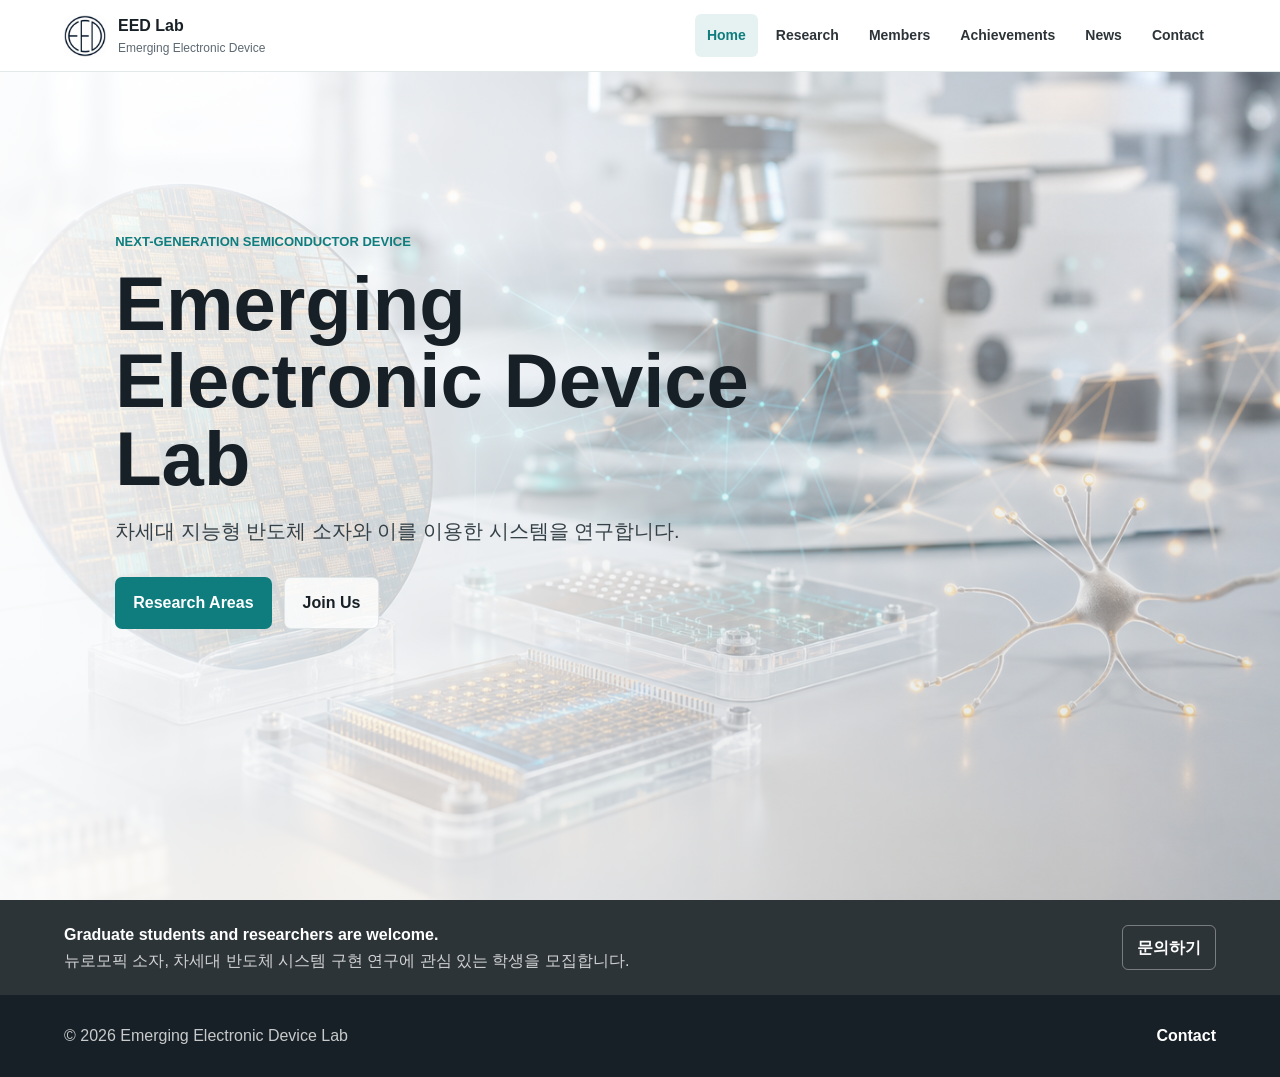
==== commit f9e5d739: "Add files via upload" ====
--- a/index.html
+++ b/index.html
@@ -1,6 +1,7 @@
 <!doctype html>
 <html lang="ko">
-  <head>
+  <head>
+    <link rel="icon" type="image/png" href="assets/favicon.png?v=1" />
     
   <meta name="google-site-verification" content="lK5IEiSmkbEUi1me7Xni4tvurk3lL9ENbeGRTYwOmlw" />
 <meta charset="utf-8" />
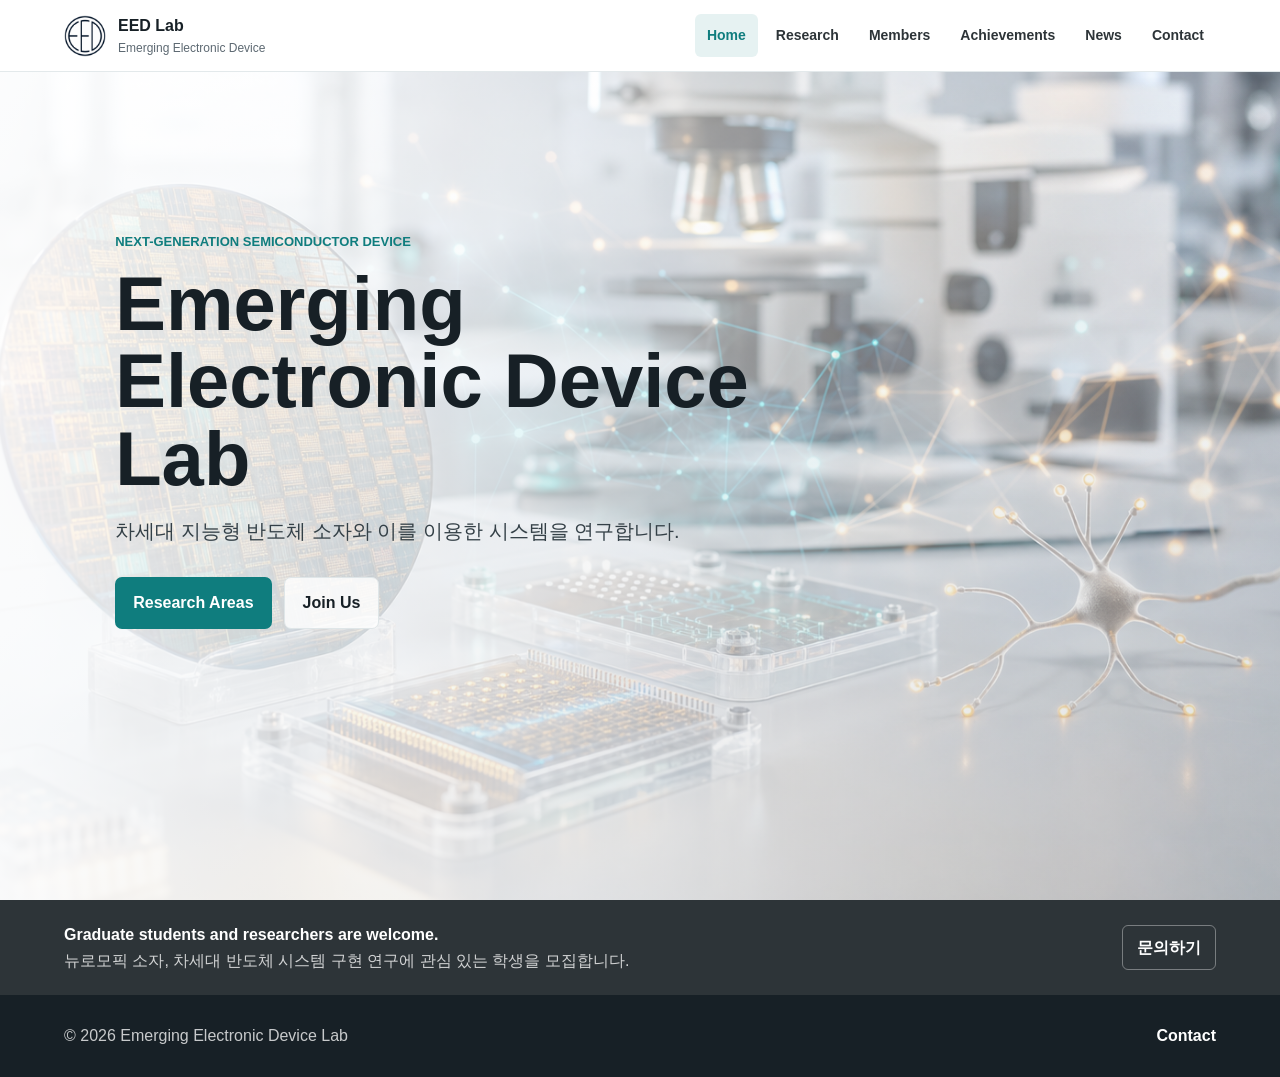
==== commit 84fed962: "Add files via upload" ====
--- a/index.html
+++ b/index.html
@@ -1,7 +1,7 @@
 <!doctype html>
 <html lang="ko">
   <head>
-    <link rel="icon" type="image/png" href="assets/favicon.png?v=1" />
+    <link rel="icon" type="image/png" href="assets/favicon.png?v=2" />
     
   <meta name="google-site-verification" content="lK5IEiSmkbEUi1me7Xni4tvurk3lL9ENbeGRTYwOmlw" />
 <meta charset="utf-8" />
--- a/styles.css
+++ b/styles.css
@@ -1637,4 +1637,6 @@
 }
 /* EED Lab logo in the site header. */
 .brand-mark { overflow: hidden; background: #ffffff; }
-.brand-mark img { display: block; width: 100%; height: 100%; object-fit: contain; }+.brand-mark img { display: block; width: 100%; height: 100%; object-fit: contain; }
+/* Keep the header mark circular as well as the browser favicon. */
+.brand-mark { border-radius: 50%; }
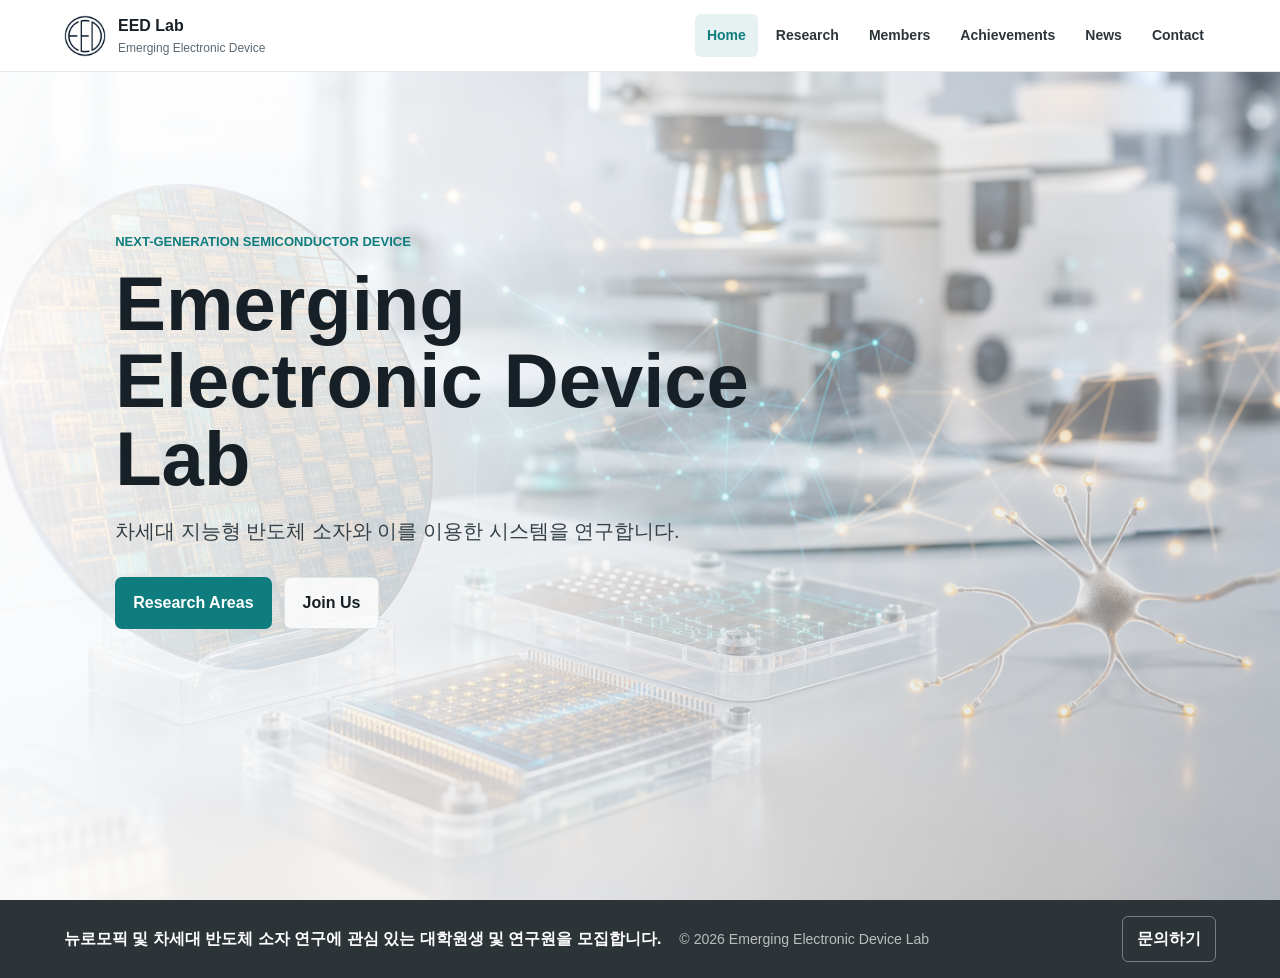
==== commit 09944569: "Add files via upload" ====
--- a/index.html
+++ b/index.html
@@ -63,22 +63,15 @@
             <a class="button secondary" href="contact.html">Join Us</a>
           </div>
         </div>
-      </section>
-
+      </section>
       <section class="notice-band" aria-label="Recruiting notice">
-        <div>
-          <strong data-home-notice-title>Graduate students and researchers are welcome.</strong>
-          <span data-home-notice-text>뉴로모픽 소자, 반도체 공정, AI 하드웨어 연구에 관심 있는 학생을 모집합니다.</span>
+        <div class="notice-summary">
+          <span data-home-notice-text>뉴로모픽 및 차세대 반도체 소자 연구에 관심 있는 대학원생 및 연구원을 모집합니다.</span>
+          <span class="notice-copyright" data-footer>© 2026 Emerging Electronic Device Lab</span>
         </div>
         <a href="contact.html">문의하기</a>
-      </section>
-
+      </section>
     </main>
-
-    <footer class="site-footer">
-      <span data-footer>© 2026 Emerging Electronic Device Lab</span>
-      <a href="contact.html">Contact</a>
-    </footer>
 
     <script src="data.js"></script>
     <script src="script.js"></script>
--- a/styles.css
+++ b/styles.css
@@ -1639,4 +1639,31 @@
 .brand-mark { overflow: hidden; background: #ffffff; }
 .brand-mark img { display: block; width: 100%; height: 100%; object-fit: contain; }
 /* Keep the header mark circular as well as the browser favicon. */
-.brand-mark { border-radius: 50%; }+.brand-mark { border-radius: 50%; }
+/* Compact home recruiting and footer information into one bar. */
+body[data-page="home"] .notice-band {
+  gap: 20px;
+  padding: 16px 5vw;
+}
+body[data-page="home"] .notice-summary {
+  display: flex;
+  flex: 1 1 auto;
+  align-items: center;
+  gap: 18px;
+  min-width: 0;
+}
+body[data-page="home"] .notice-summary [data-home-notice-text] {
+  color: #fff;
+  font-weight: 700;
+}
+body[data-page="home"] .notice-copyright {
+  flex: 0 0 auto;
+  color: rgba(255, 255, 255, 0.68);
+  font-size: 0.88rem;
+  white-space: nowrap;
+}
+@media (max-width: 700px) {
+  body[data-page="home"] .notice-band { align-items: flex-start; }
+  body[data-page="home"] .notice-summary { align-items: flex-start; flex-direction: column; gap: 5px; }
+  body[data-page="home"] .notice-band a { margin-top: 1px; }
+}
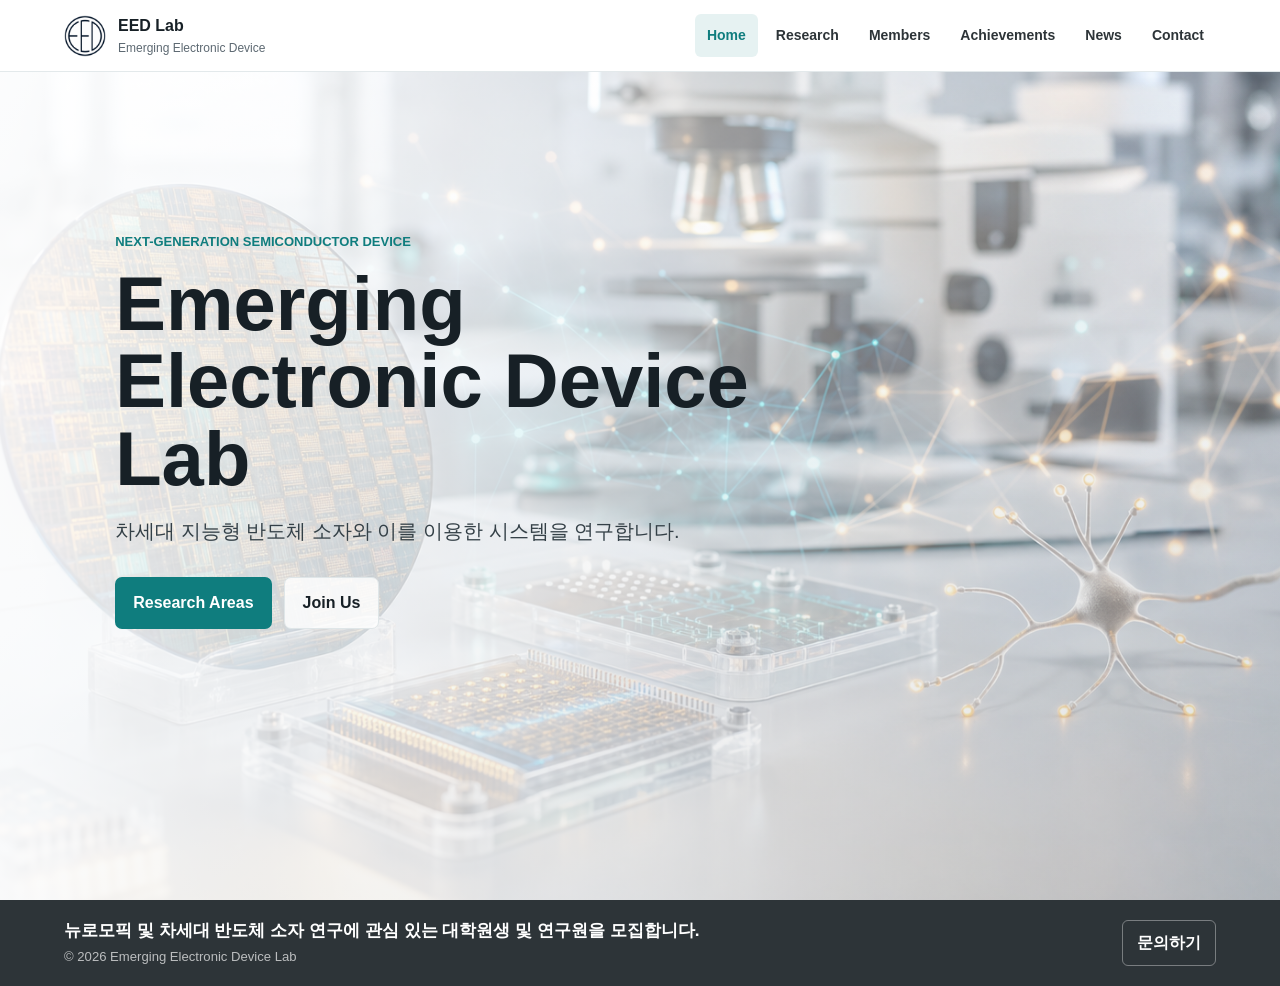
==== commit 00d21b9a: "Add files via upload" ====
--- a/index.html
+++ b/index.html
@@ -13,7 +13,7 @@
     <meta property="og:site_name" content="EED Lab" />
     <script type="application/ld+json">{"@context":"https://schema.org","@type":"WebSite","name":"EED Lab","alternateName":["Emerging Electronic Device Lab","노동규 교수 연구실","Dong Gue Roe Lab"],"url":"https://dongkuy1124.github.io/EED-Lab/"}</script>
     <script type="application/ld+json">
-      {"@context":"https://schema.org","@type":"ResearchOrganization","name":"EED Lab","alternateName":["Emerging Electronic Device Lab","노동규 교수 연구실","Prof. Dong Gue Roe Lab"],"url":"https://dongkuy1124.github.io/EED-Lab/","email":"dongkuy1124@gmail.com","member":{"@type":"Person","name":"Dong Gue Roe","alternateName":"노동규","jobTitle":"Assistant Professor","affiliation":{"@type":"CollegeOrUniversity","name":"Hanyang University ERICA"}}}
+      {"@context":"https://schema.org","@type":"ResearchOrganization","name":"EED Lab","alternateName":["Emerging Electronic Device Lab","노동규 교수 연구실","Prof. Dong Gue Roe Lab"],"url":"https://dongkuy1124.github.io/EED-Lab/","email":"dongkuy1124@hanyang.ac.kr","member":{"@type":"Person","name":"Dong Gue Roe","alternateName":"노동규","jobTitle":"Assistant Professor","affiliation":{"@type":"CollegeOrUniversity","name":"Hanyang University ERICA"}}}
     </script>
     <link rel="stylesheet" href="styles.css" />
   </head>
--- a/styles.css
+++ b/styles.css
@@ -1666,4 +1666,24 @@
   body[data-page="home"] .notice-band { align-items: flex-start; }
   body[data-page="home"] .notice-summary { align-items: flex-start; flex-direction: column; gap: 5px; }
   body[data-page="home"] .notice-band a { margin-top: 1px; }
+}
+/* Home bottom bar: recruiting message above copyright, action on the right. */
+body[data-page="home"] .notice-band {
+  min-height: 86px;
+  padding: 18px 5vw;
+}
+body[data-page="home"] .notice-summary {
+  flex-direction: column;
+  align-items: flex-start;
+  gap: 4px;
+}
+body[data-page="home"] .notice-summary [data-home-notice-text] {
+  font-size: 1.08rem;
+  line-height: 1.35;
+}
+body[data-page="home"] .notice-copyright {
+  font-size: 0.82rem;
+}
+@media (max-width: 700px) {
+  body[data-page="home"] .notice-band { min-height: 0; }
 }
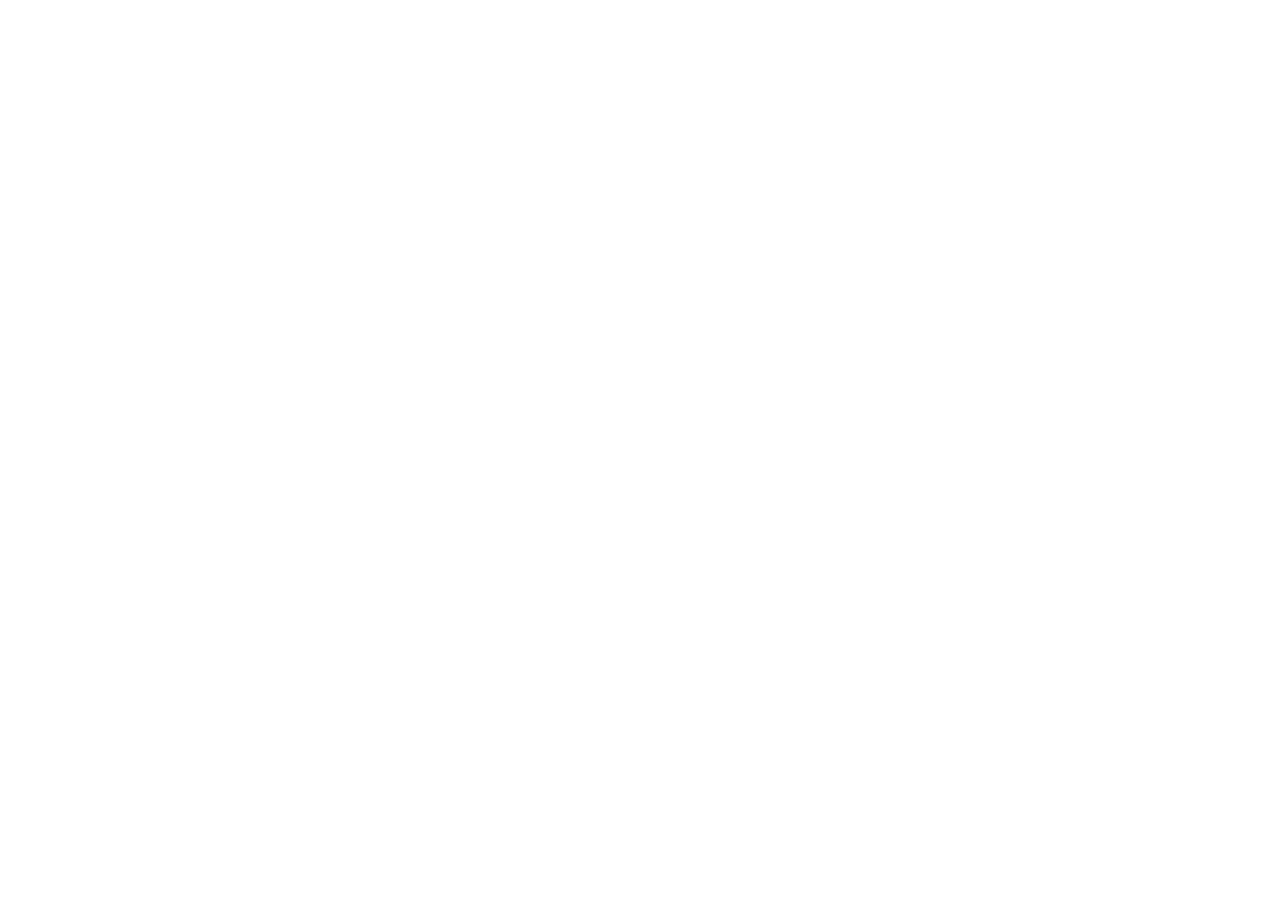
==== commit 29de654c: "Redirect legacy EED Lab pages to https://eed-lab.github.io/" ====
--- a/index.html
+++ b/index.html
@@ -1,81 +1,16 @@
 <!doctype html>
 <html lang="ko">
-  <head>
-    <link rel="icon" type="image/png" href="assets/favicon.png?v=2" />
-    
-  <meta name="google-site-verification" content="lK5IEiSmkbEUi1me7Xni4tvurk3lL9ENbeGRTYwOmlw" />
-<meta charset="utf-8" />
-    <meta name="viewport" content="width=device-width, initial-scale=1" />    <title>EED Lab | 노동규 교수 연구실 | Prof. Dong Gue Roe</title>
-    <meta name="description" content="EED Lab (Emerging Electronic Device Lab)은 한양대학교 ERICA 노동규 교수, Prof. Dong Gue Roe 연구실입니다. 차세대 전자소자, 바이오모사 시스템, 뉴로모픽 컴퓨팅, 포스트 실리콘 전자 시스템을 연구합니다." />
-    <link rel="canonical" href="https://dongkuy1124.github.io/EED-Lab/" />
-    <meta property="og:title" content="EED Lab | 노동규 교수 연구실" />
-    <meta property="og:description" content="한양대학교 ERICA 노동규 교수의 Emerging Electronic Device Lab" />
-    <meta property="og:site_name" content="EED Lab" />
-    <script type="application/ld+json">{"@context":"https://schema.org","@type":"WebSite","name":"EED Lab","alternateName":["Emerging Electronic Device Lab","노동규 교수 연구실","Dong Gue Roe Lab"],"url":"https://dongkuy1124.github.io/EED-Lab/"}</script>
-    <script type="application/ld+json">
-      {"@context":"https://schema.org","@type":"ResearchOrganization","name":"EED Lab","alternateName":["Emerging Electronic Device Lab","노동규 교수 연구실","Prof. Dong Gue Roe Lab"],"url":"https://dongkuy1124.github.io/EED-Lab/","email":"dongkuy1124@hanyang.ac.kr","member":{"@type":"Person","name":"Dong Gue Roe","alternateName":"노동규","jobTitle":"Assistant Professor","affiliation":{"@type":"CollegeOrUniversity","name":"Hanyang University ERICA"}}}
-    </script>
-    <link rel="stylesheet" href="styles.css" />
-  </head>
-  <body data-page="home">
-    <header class="site-header">
-      <a class="brand" href="index.html" aria-label="Go to home">
-        <span class="brand-mark"><img src="assets/eed-lab-logo.png" alt="EED Lab logo" /></span>
-        <span>
-          <strong data-lab-short>EED Lab</strong>
-          <small data-lab-subtitle>Emerging Electronic Device</small>
-        </span>
-      </a>
-      <button class="menu-button" type="button" aria-expanded="false" aria-controls="site-nav">
-        <span></span>
-        <span></span>
-        <span></span>
-      </button>
-      <nav id="site-nav" class="site-nav" aria-label="Primary navigation">
-        <a class="active" href="index.html">Home</a>
-        <a href="research.html">Research</a>
-        <div class="nav-dropdown">
-          <a href="pi.html">Members</a>
-          <div class="nav-submenu" aria-label="Members submenu">
-            <a href="pi.html">PI</a>
-            <a href="students.html">Students</a>
-            <a href="alumni.html">Alumni</a>
-          </div>
-        </div>
-        <a href="achievements.html">Achievements</a>
-        <a href="news.html">News</a>
-        <a href="contact.html">Contact</a>
-      </nav>
-    </header>
-
-    <main>
-      <section class="hero">
-        <img src="assets/lab-hero.png" alt="Semiconductor laboratory hero image" />
-        <div class="hero-overlay"></div>
-        <div class="hero-content">
-          <p class="eyebrow" data-home-eyebrow>Next-generation semiconductor systems</p>
-          <h1 data-home-headline>Emerging Electronic Device Lab</h1>
-          <p data-home-intro>
-            생체 신경계에서 영감을 받은 소자, 지능형 센서, 적응형 반도체 시스템을 연구합니다.
-          </p>
-          <div class="hero-actions">
-            <a class="button primary" href="research.html">Research Areas</a>
-            <a class="button secondary" href="contact.html">Join Us</a>
-          </div>
-        </div>
-      </section>
-      <section class="notice-band" aria-label="Recruiting notice">
-        <div class="notice-summary">
-          <span data-home-notice-text>뉴로모픽 및 차세대 반도체 소자 연구에 관심 있는 대학원생 및 연구원을 모집합니다.</span>
-          <span class="notice-copyright" data-footer>© 2026 Emerging Electronic Device Lab</span>
-        </div>
-        <a href="contact.html">문의하기</a>
-      </section>
-    </main>
-
-    <script src="data.js"></script>
-    <script src="script.js"></script>
-  </body>
+<head>
+  <meta charset="utf-8">
+  <meta name="viewport" content="width=device-width, initial-scale=1">
+  <title>EED Lab — 사이트 이전 안내</title>
+  <meta http-equiv="refresh" content="0; url=https://eed-lab.github.io/">
+  <link rel="canonical" href="https://eed-lab.github.io/">
+  <meta name="google-site-verification" content="lK5IEiSmkbEUi1me7Xni4tvurk3lL9ENbeGRTYwOmlw">
+  <script>window.location.replace("https://eed-lab.github.io/");</script>
+</head>
+<body>
+  <p>EED Lab 홈페이지가 이전되었습니다. <a href="https://eed-lab.github.io/">새 홈페이지로 이동</a></p>
+  <p>The EED Lab website has moved. <a href="https://eed-lab.github.io/">Visit our new website</a>.</p>
+</body>
 </html>
-
-
